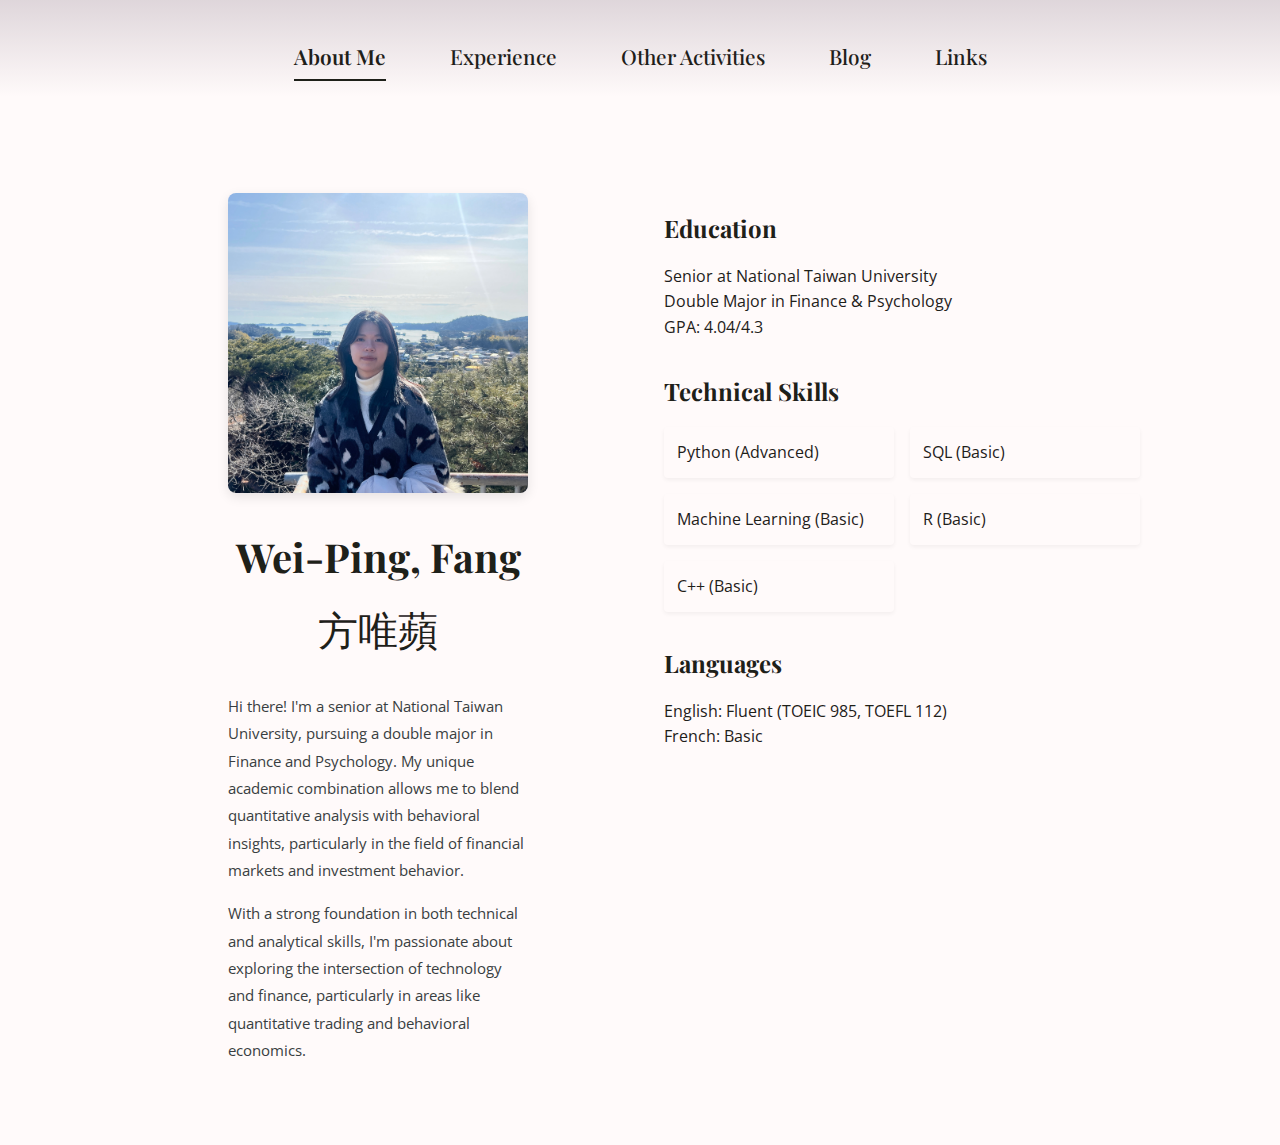
==== index.html @ f75481da "Initial commit - Portfolio website" ====
<!DOCTYPE html>
<html lang="en">
<head>
    <meta charset="UTF-8">
    <meta name="viewport" content="width=device-width, initial-scale=1.0">
    <title>My Portfolio</title>
    
    <!-- Google Fonts -->
    <link href="https://fonts.googleapis.com/css2?family=Playfair+Display:wght@400;500;600;700&family=Open+Sans:wght@300;400;500;600&display=swap" rel="stylesheet">
    
    <!-- Main Stylesheet -->
    <link rel="stylesheet" href="styles/main.css">
</head>
<body>
    <header class="site-header">
        <nav class="main-nav">
            <ul>
                <li><a href="index.html" class="active">About Me</a></li>
                <li><a href="experience.html">Experience</a></li>
                <li><a href="activities.html">Other Activities</a></li>
                <li><a href="blog.html">Blog</a></li>
                <li><a href="links.html">Links</a></li>
            </ul>
        </nav>
    </header>

    <main class="page-transition">
        <!-- About Section -->
        <section id="about" class="section">
            <div class="about-content">
                <!-- Profile Section -->
                <div class="profile-section">
                    <div class="profile-image-container">
                        <img src="images/about_me_img.jpg" alt="Wei-Ping Fang" class="profile-image">
                    </div>
                    <div class="name-container">
                        <h1>Wei-Ping, Fang</h1>
                        <p class="name-chinese">方唯蘋</p>
                    </div>
                    <div class="intro-text">
                        <p>Hi there! I'm a senior at National Taiwan University, pursuing a double major in Finance and Psychology. My unique academic combination allows me to blend quantitative analysis with behavioral insights, particularly in the field of financial markets and investment behavior.</p>
                        <p>With a strong foundation in both technical and analytical skills, I'm passionate about exploring the intersection of technology and finance, particularly in areas like quantitative trading and behavioral economics.</p>
                    </div>
                </div>

                <!-- Details Section -->
                <div class="details-section">
                    <div class="about-section">
                        <h2>Education</h2>
                        <p>Senior at National Taiwan University</p>
                        <p>Double Major in Finance & Psychology</p>
                        <p>GPA: 4.04/4.3</p>
                    </div>

                    <div class="about-section">
                        <h2>Technical Skills</h2>
                        <div class="skills-list">
                            <div class="skill-item">Python (Advanced)</div>
                            <div class="skill-item">SQL (Basic)</div>
                            <div class="skill-item">Machine Learning (Basic)</div>
                            <div class="skill-item">R (Basic)</div>
                            <div class="skill-item">C++ (Basic)</div>
                        </div>
                    </div>

                    <div class="about-section">
                        <h2>Languages</h2>
                        <p>English: Fluent (TOEIC 985, TOEFL 112)</p>
                        <p>French: Basic</p>
                    </div>
                </div>
            </div>
        </section>


    </main>
</body>
</html>
---- styles/main.css ----
/* Base Styles */
:root {
    --primary-color: #1e2019;
    --diff-secondary-color: #00356B; /* Lighter than primary color */
    --secondary-color: #393E41;
    --background-color: #fffafa;
    --accent-color: #948392;
    --card-background: #fffafa; /* New variable for card backgrounds */
}

* {
    margin: 0;
    padding: 0;
    box-sizing: border-box;
}

body {
    font-family: 'Open Sans', sans-serif;
    background-color: var(--background-color);
    color: var(--primary-color);
    line-height: 1.6;
    min-height: 100vh;
    display: flex;
    flex-direction: column;
}

/* Typography */
h1, h2, h3, h4, h5, h6 {
    font-family: 'Playfair Display', serif;
    color: var(--primary-color);
}

/* Updated Header Styles */
.site-header {
    background-color: var(--background-color);
    padding: 2.5rem 0 1.5rem;
    position: relative;
    margin-bottom: 2rem;
}

.site-header::before {
    content: '';
    position: absolute;
    top: 0;
    left: 0;
    right: 0;
    bottom: 0;
    background: linear-gradient(to bottom, 
        rgba(148, 131, 146, 0.3) 0%,
        rgba(148, 131, 146, 0) 100%);
    pointer-events: none;
}

/* Updated Navigation Styles */
.main-nav {
    position: relative;
    z-index: 1;
}

.main-nav ul {
    display: flex;
    justify-content: center;
    list-style: none;
    gap: 4rem;
}

.main-nav a {
    font-family: 'Playfair Display', serif;
    text-decoration: none;
    color: var(--primary-color);
    font-weight: 500;
    padding: 0.7rem 0;
    position: relative;
    transition: all 0.3s ease;
    font-size: 1.3rem;
}

/* Updated underline effect for navigation */
.main-nav a::after {
    content: '';
    position: absolute;
    bottom: 0;
    left: 0;
    width: 100%;
    height: 2px;
    background-color: var(--primary-color);
    transform: scaleX(0);
    transition: transform 0.3s ease;
}

.main-nav a:hover::after,
.main-nav a.active::after {
    transform: scaleX(1);
}

.main-nav a.active {
    font-weight: 600;
}

/* Sections */
.section {
    padding: 4rem 2rem;
    max-width: 1200px;
    margin: 0 auto;
    animation: fadeIn 0.8s ease-in;
}

/* Updated Timeline Styles */
.timeline-container {
    overflow-x: auto;
    padding: 4rem 2rem;
    margin: 2rem 0;
    position: relative;
}

.timeline {
    min-width: 1800px;
    position: relative;
    padding: 8rem 0;
}

.timeline::before {
    content: '';
    position: absolute;
    left: 0;
    right: 0;
    top: 50%;
    height: 2px;
    background-color: var(--accent-color);
    transform: translateY(-50%);
}

.timeline-item {
    position: absolute;
    width: calc(100% / 6);
    padding: 0 1rem;
}

.timeline-item:nth-child(odd) {
    top: -180px;
}

.timeline-item:nth-child(even) {
    bottom: -180px;
}

.timeline-item:nth-child(1) { left: 0; }
.timeline-item:nth-child(2) { left: calc(100% / 6); }
.timeline-item:nth-child(3) { left: calc(200% / 6); }
.timeline-item:nth-child(4) { left: calc(300% / 6); }
.timeline-item:nth-child(5) { left: calc(400% / 6); }
.timeline-item:nth-child(6) { left: calc(500% / 6); }

.timeline-node {
    width: 12px;
    height: 12px;
    background-color: var(--accent-color);
    border-radius: 50%;
    margin: 1rem auto;
    position: relative;
    z-index: 1;
}

.timeline-content {
    background-color: white;
    padding: 1.5rem;
    border-radius: 8px;
    box-shadow: 0 2px 8px rgba(0, 0, 0, 0.1);
    margin-bottom: 1rem;
    max-width: 280px;
    min-height: 160px;
}

.timeline-content h3 {
    font-size: 1.1rem;
    margin-bottom: 0.5rem;
    color: var(--primary-color);
}

.timeline-content .timeline-date {
    color: var(--accent-color);
    font-size: 0.9rem;
    margin-bottom: 0.5rem;
}

/* Blog Cards */
.blog-grid {
    display: grid;
    grid-template-columns: repeat(auto-fit, minmax(300px, 1fr));
    gap: 2rem;
    padding: 2rem 0;
}

.blog-card {
    background-color: var(--card-background);
    border-radius: 8px;
    overflow: hidden;
    transition: transform 0.3s ease, box-shadow 0.3s ease;
}

.blog-card:hover {
    transform: translateY(-5px);
    box-shadow: 0 8px 20px rgba(114, 134, 160, 0.2);
}

.blog-image img {
    width: 100%;
    height: 200px;
    object-fit: cover;
}

.blog-content {
    padding: 1.5rem;
}

/* Custom Button Styles */
.custom-button {
    font-family: 'Playfair Display', serif;
    display: inline-block;
    padding: 1rem 2rem;
    margin: 1rem 0;
    text-decoration: underline;
    color: var(--primary-color);
    font-size: 1.1rem;
    transition: all 0.3s ease;
}

.custom-button:hover,
.custom-button:active {
    text-decoration: none;
    box-shadow: 0 4px 15px rgba(114, 134, 160, 0.2);
    transform: translateY(2px);
}

/* Page Transition Animation */
.page-transition {
    animation: fadeIn 0.5s ease-in;
}

/* Animations */
@keyframes fadeIn {
    from {
        opacity: 0;
        transform: translateY(20px);
    }
    to {
        opacity: 1;
        transform: translateY(0);
    }
}

/* Updated Media Queries */
@media (max-width: 768px) {
    .site-header {
        padding: 1rem 0;
    }

    .main-nav ul {
        flex-direction: column;
        align-items: center;
        gap: 1rem;
    }

    .timeline {
        min-width: 1200px;
        padding: 6rem 0;
    }
    
    .timeline-item {
        width: calc(100% / 3);
    }
    
    .timeline-item:nth-child(4) { 
        top: calc(100% + 20px); 
        left: 0; 
    }
    .timeline-item:nth-child(5) { 
        top: calc(100% + 20px); 
        left: calc(100% / 3); 
    }
    .timeline-item:nth-child(6) { 
        top: calc(100% + 20px); 
        left: calc(200% / 3); 
    }

    .blog-grid {
        grid-template-columns: 1fr;
    }
}

/* Update About section styles */
.about-content {
    max-width: 1000px;
    margin: 0 auto;
    display: grid;
    grid-template-columns: 1fr 1fr;
    gap: 3rem;
    align-items: start;
}

.profile-section {
    text-align: center;
    max-width: 300px;
    margin: 0 auto;
}

.profile-image-container {
    margin-bottom: 1.5rem;
}

.profile-image {
    width: 100%;
    max-width: 300px;
    height: 300px;
    border-radius: 8px;
    box-shadow: 0 4px 12px rgba(0, 0, 0, 0.1);
    object-fit: cover;
}

.name-container {
    margin-bottom: 2rem;
}

.name-container h1 {
    font-size: 2.5rem;
    margin-bottom: 0.5rem;
    color: var(--primary-color);
}

.name-container .name-chinese {
    font-size: 2.5rem;
    color: var(--primary-color);
    font-family: 'Playfair Display', serif;
}

.intro-text {
    text-align: left;
    padding: 0;
    width: 100%;
}

.intro-text p {
    margin-bottom: 1rem;
    line-height: 1.8;
    color: var(--secondary-color);
    font-size: 0.95rem;
}

.details-section {
    padding-top: 1rem;
}

.about-section {
    margin-bottom: 2rem;
}

.about-section h2 {
    color: var(--primary-color);
    margin-bottom: 1rem;
    font-size: 1.5rem;
}

.skills-list {
    display: grid;
    grid-template-columns: repeat(auto-fit, minmax(150px, 1fr));
    gap: 1rem;
}

.skill-item {
    background-color: var(--card-background);
    padding: 0.8rem;
    border-radius: 4px;
    box-shadow: 0 2px 4px rgba(0, 0, 0, 0.05);
}

/* Responsive adjustments */
@media (max-width: 768px) {
    .about-content {
        grid-template-columns: 1fr;
        gap: 2rem;
    }

    .profile-section {
        max-width: 250px;
    }

    .profile-image {
        max-width: 250px;
        height: 250px;
    }

    .intro-text {
        padding: 0;
    }
}

/* Social Links Styles */
.social-links {
    display: grid;
    grid-template-columns: repeat(auto-fit, minmax(250px, 1fr));
    gap: 2rem;
    margin: 2rem auto;
    max-width: 800px;
}

.social-link {
    text-decoration: none;
    color: inherit;
    transition: transform 0.3s ease;
}

.social-link:hover {
    transform: translateY(-5px);
}

.social-card {
    background-color: var(--card-background);
    padding: 2rem;
    border-radius: 8px;
    box-shadow: 0 2px 8px rgba(0, 0, 0, 0.1);
    text-align: center;
    transition: box-shadow 0.3s ease;
}

.social-card:hover {
    box-shadow: 0 4px 15px rgba(114, 134, 160, 0.2);
}

.social-card h3 {
    color: var(--primary-color);
    margin-bottom: 0.5rem;
    font-size: 1.5rem;
}

.social-card p {
    color: var(--secondary-color);
    font-size: 0.9rem;
}

/* Footer Styles */
.site-footer {
    text-align: center;
    padding: 2rem;
    margin-top: auto;
    background-color: var(--background-color);
    border-top: 1px solid rgba(0, 0, 0, 0.1);
}

.site-footer p {
    color: var(--secondary-color);
    font-size: 0.9rem;
}

.site-footer a {
    color: var(--secondary-color);
    text-decoration: none;
    border-bottom: 1px solid var(--secondary-color);
    transition: all 0.3s ease;
}

.site-footer a:hover {
    color: var(--accent-color);
    border-color: var(--accent-color);
}

main {
    flex: 1;
}

/* Experience Page Styles */
.experience-content {
    max-width: 900px;
    margin: 0 auto;
    padding: 0 1rem;
}

.experience-category {
    margin-bottom: 4rem;
}

.experience-category h2 {
    color: var(--primary-color);
    font-size: 2rem;
    margin-bottom: 1rem;
    text-align: left;
}

.category-line {
    height: 2px;
    background-color: var(--secondary-color);
    margin-bottom: 2rem;
    width: 100%;
}

.experience-grid {
    display: grid;
    grid-template-columns: repeat(auto-fit, minmax(300px, 1fr));
    gap: 2rem;
}

.experience-card {
    background-color: var(--card-background);
    padding: 2rem;
    border-radius: 8px;
    box-shadow: 0 2px 8px rgba(0, 0, 0, 0.1);
    transition: transform 0.3s ease, box-shadow 0.3s ease;
}

.experience-card:hover {
    transform: translateY(-5px);
    box-shadow: 0 4px 15px rgba(114, 134, 160, 0.2);
}

.experience-card h3 {
    color: var(--secondary-color);
    font-size: 1.3rem;
    margin-bottom: 0.5rem;
}

.experience-card .company {
    color: var(--secondary-color);
    font-weight: 600;
    margin-bottom: 0.5rem;
}

.experience-card .date {
    color: var(--accent-color);
    font-size: 0.9rem;
    margin-bottom: 1rem;
}

.experience-card .description {
    color: var(--secondary-color);
    line-height: 1.6;
}

.cv-section {
    text-align: center;
    margin-top: 3rem;
    padding-top: 2rem;
    border-top: 1px solid rgba(0, 0, 0, 0.1);
}

/* Responsive adjustments */
@media (max-width: 768px) {
    .experience-grid {
        grid-template-columns: 1fr;
    }

    .experience-category h2 {
        font-size: 1.8rem;
    }

    .experience-card {
        padding: 1.5rem;
    }
}
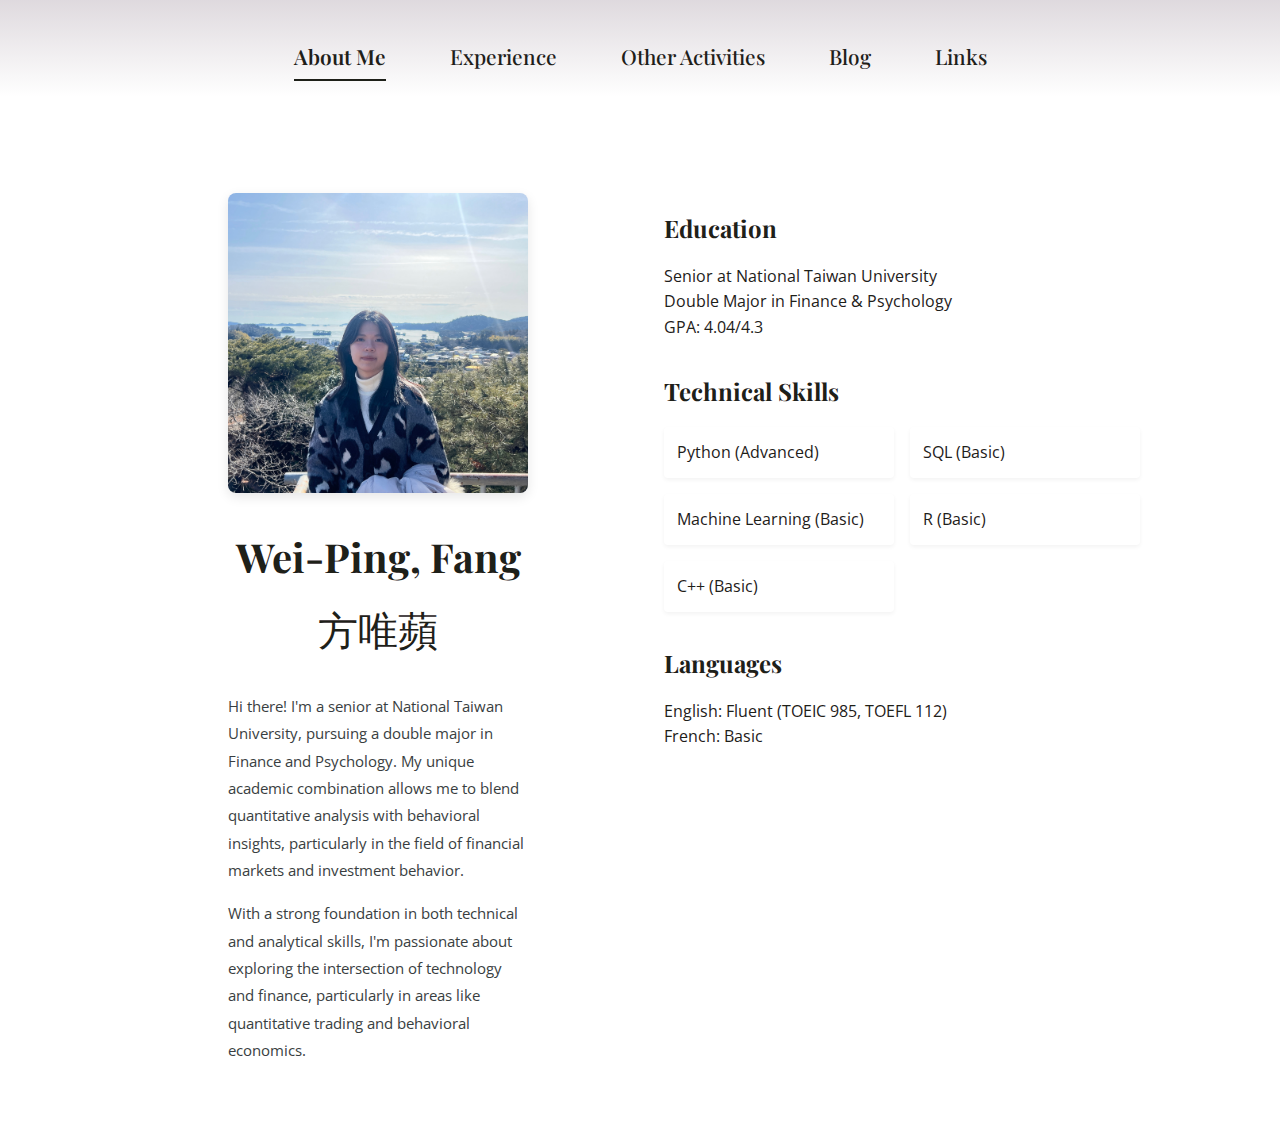
==== commit 93a572e0: "Update LinkedIn link and fix mobile navigation" ====
--- a/index.html
+++ b/index.html
@@ -14,7 +14,10 @@
 <body>
     <header class="site-header">
         <nav class="main-nav">
-            <ul>
+            <button class="menu-toggle" aria-label="Toggle menu">
+                <span class="hamburger"></span>
+            </button>
+            <ul class="nav-list">
                 <li><a href="index.html" class="active">About Me</a></li>
                 <li><a href="experience.html">Experience</a></li>
                 <li><a href="activities.html">Other Activities</a></li>
--- a/styles/main.css
+++ b/styles/main.css
@@ -3,9 +3,9 @@
     --primary-color: #1e2019;
     --diff-secondary-color: #00356B; /* Lighter than primary color */
     --secondary-color: #393E41;
-    --background-color: #fffafa;
+    --background-color: #ffffff;
     --accent-color: #948392;
-    --card-background: #fffafa; /* New variable for card backgrounds */
+    --card-background: #ffffff; /* New variable for card backgrounds */
 }
 
 * {
@@ -251,14 +251,57 @@
 
 /* Updated Media Queries */
 @media (max-width: 768px) {
+    /* Header & Navigation */
     .site-header {
-        padding: 1rem 0;
+        padding: 1rem;
     }
 
     .main-nav ul {
-        flex-direction: column;
-        align-items: center;
-        gap: 1rem;
+        gap: 2rem;  /* Reduced gap for mobile */
+    }
+
+    .main-nav a {
+        font-size: 1.1rem;  /* Smaller font size for mobile */
+    }
+
+    /* About section */
+    .section {
+        padding: 2rem 1rem;  /* Reduced padding */
+    }
+
+    .profile-image {
+        max-width: 200px;  /* Smaller image for mobile */
+        height: 200px;
+    }
+
+    .name-container h1,
+    .name-container .name-chinese {
+        font-size: 2rem;  /* Smaller font size for names */
+    }
+
+    /* Experience cards */
+    .experience-grid {
+        grid-template-columns: 1fr;  /* Single column */
+        gap: 1.5rem;
+    }
+
+    .experience-card {
+        padding: 1.5rem;
+    }
+
+    .experience-category h2 {
+        font-size: 1.6rem;
+    }
+
+    /* Social links */
+    .social-links {
+        grid-template-columns: 1fr;  /* Single column */
+        gap: 1.5rem;
+        padding: 0 1rem;
+    }
+
+    .social-card {
+        padding: 1.5rem;
     }
 
     .timeline {
@@ -285,6 +328,35 @@
 
     .blog-grid {
         grid-template-columns: 1fr;
+    }
+}
+
+/* Add specific styles for very small screens */
+@media (max-width: 480px) {
+    .main-nav ul {
+        gap: 1.5rem;
+    }
+
+    .main-nav a {
+        font-size: 1rem;
+    }
+
+    .profile-image {
+        max-width: 180px;
+        height: 180px;
+    }
+
+    .name-container h1,
+    .name-container .name-chinese {
+        font-size: 1.8rem;
+    }
+
+    .experience-card h3 {
+        font-size: 1.2rem;
+    }
+
+    .experience-card .description {
+        font-size: 0.9rem;
     }
 }
 
@@ -554,4 +626,89 @@
     .experience-card {
         padding: 1.5rem;
     }
+}
+
+/* Hamburger Menu Styles */
+.menu-toggle {
+    display: none;
+    background: none;
+    border: none;
+    cursor: pointer;
+    padding: 0.5rem;
+    position: fixed;
+    top: 1rem;
+    left: 1rem;
+    z-index: 1000;
+}
+
+.hamburger {
+    display: block;
+    width: 24px;
+    height: 2px;
+    background-color: var(--primary-color);
+    position: relative;
+    transition: background-color 0.3s;
+}
+
+.hamburger::before,
+.hamburger::after {
+    content: '';
+    position: absolute;
+    width: 24px;
+    height: 2px;
+    background-color: var(--primary-color);
+    transition: transform 0.3s;
+}
+
+.hamburger::before {
+    top: -6px;
+}
+
+.hamburger::after {
+    bottom: -6px;
+}
+
+/* Mobile Menu Styles */
+@media (max-width: 768px) {
+    .menu-toggle {
+        display: block;
+    }
+
+    .nav-list {
+        position: fixed;
+        top: 0;
+        left: -100%;
+        width: 250px;
+        height: 100vh;
+        background-color: var(--background-color);
+        flex-direction: column;
+        padding: 5rem 2rem 2rem;
+        transition: left 0.3s ease;
+        box-shadow: 2px 0 10px rgba(0, 0, 0, 0.1);
+        z-index: 999;
+    }
+
+    .nav-list.active {
+        left: 0;
+    }
+
+    .menu-toggle.active .hamburger {
+        background-color: transparent;
+    }
+
+    .menu-toggle.active .hamburger::before {
+        transform: translateY(6px) rotate(45deg);
+    }
+
+    .menu-toggle.active .hamburger::after {
+        transform: translateY(-6px) rotate(-45deg);
+    }
+
+    .main-nav ul {
+        gap: 2rem;
+    }
+
+    .site-header {
+        padding: 1rem;
+    }
 } 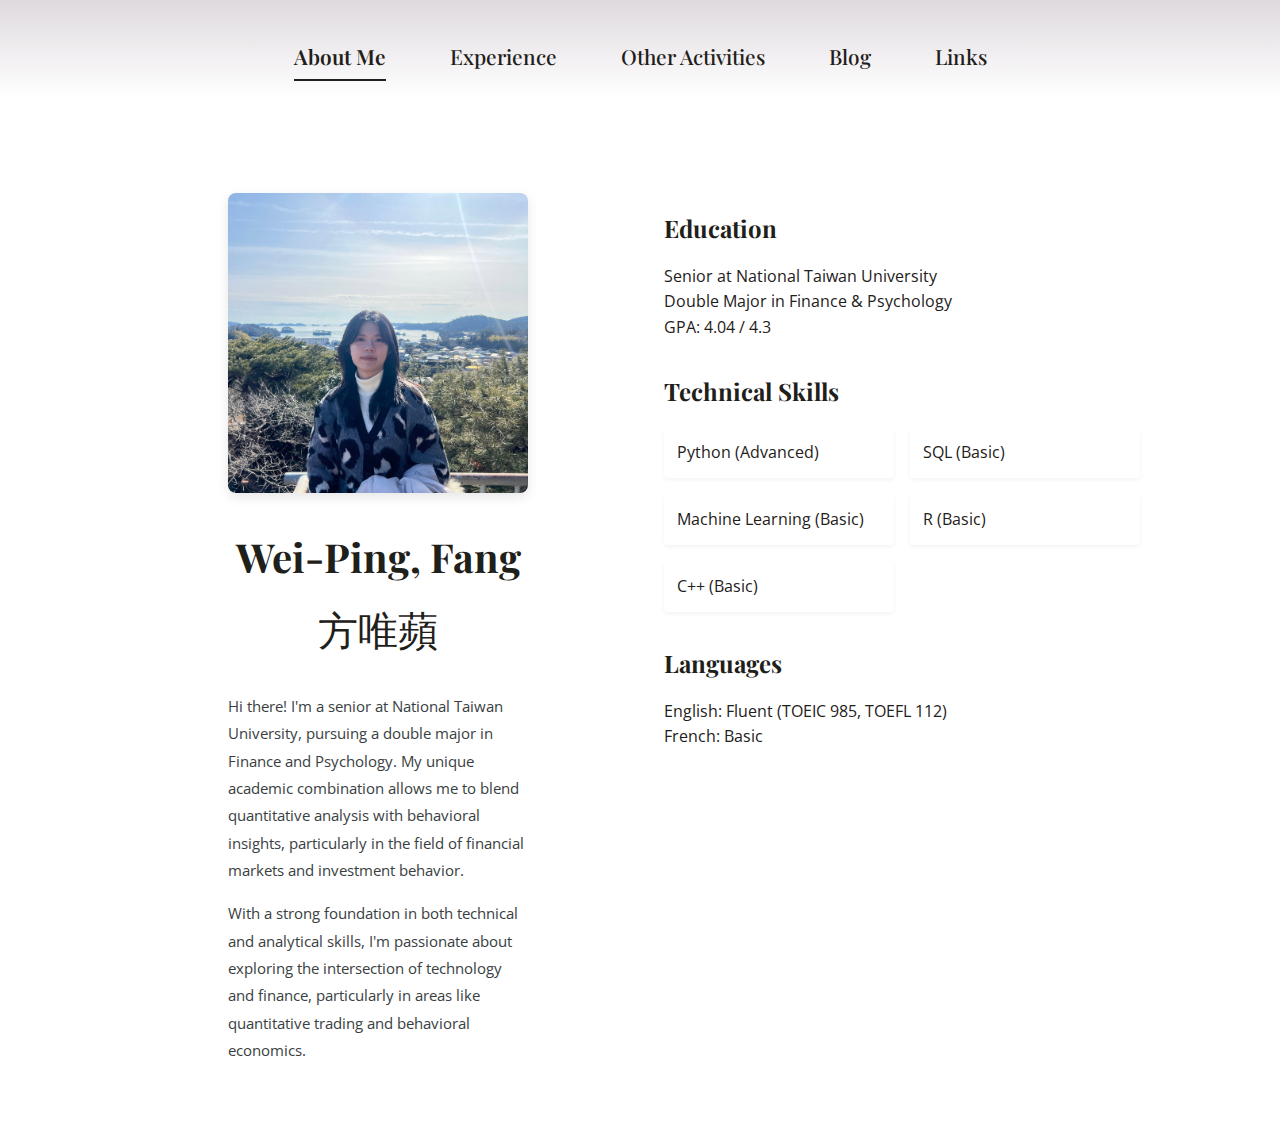
==== commit 7421e0cd: "Update mobile navigation to vertical layout and remove hamburger menu" ====
--- a/index.html
+++ b/index.html
@@ -14,10 +14,7 @@
 <body>
     <header class="site-header">
         <nav class="main-nav">
-            <button class="menu-toggle" aria-label="Toggle menu">
-                <span class="hamburger"></span>
-            </button>
-            <ul class="nav-list">
+            <ul>
                 <li><a href="index.html" class="active">About Me</a></li>
                 <li><a href="experience.html">Experience</a></li>
                 <li><a href="activities.html">Other Activities</a></li>
@@ -52,7 +49,7 @@
                         <h2>Education</h2>
                         <p>Senior at National Taiwan University</p>
                         <p>Double Major in Finance & Psychology</p>
-                        <p>GPA: 4.04/4.3</p>
+                        <p>GPA: 4.04 / 4.3</p>
                     </div>
 
                     <div class="about-section">
--- a/styles/main.css
+++ b/styles/main.css
@@ -628,87 +628,38 @@
     }
 }
 
-/* Hamburger Menu Styles */
-.menu-toggle {
+/* Remove hamburger menu styles */
+.menu-toggle,
+.hamburger {
     display: none;
-    background: none;
-    border: none;
-    cursor: pointer;
-    padding: 0.5rem;
-    position: fixed;
-    top: 1rem;
-    left: 1rem;
-    z-index: 1000;
-}
-
-.hamburger {
-    display: block;
-    width: 24px;
-    height: 2px;
-    background-color: var(--primary-color);
-    position: relative;
-    transition: background-color 0.3s;
-}
-
-.hamburger::before,
-.hamburger::after {
-    content: '';
-    position: absolute;
-    width: 24px;
-    height: 2px;
-    background-color: var(--primary-color);
-    transition: transform 0.3s;
-}
-
-.hamburger::before {
-    top: -6px;
-}
-
-.hamburger::after {
-    bottom: -6px;
-}
-
-/* Mobile Menu Styles */
+}
+
+/* Update mobile navigation styles */
 @media (max-width: 768px) {
-    .menu-toggle {
-        display: block;
-    }
-
-    .nav-list {
-        position: fixed;
-        top: 0;
-        left: -100%;
-        width: 250px;
-        height: 100vh;
-        background-color: var(--background-color);
-        flex-direction: column;
-        padding: 5rem 2rem 2rem;
-        transition: left 0.3s ease;
-        box-shadow: 2px 0 10px rgba(0, 0, 0, 0.1);
-        z-index: 999;
-    }
-
-    .nav-list.active {
-        left: 0;
-    }
-
-    .menu-toggle.active .hamburger {
-        background-color: transparent;
-    }
-
-    .menu-toggle.active .hamburger::before {
-        transform: translateY(6px) rotate(45deg);
-    }
-
-    .menu-toggle.active .hamburger::after {
-        transform: translateY(-6px) rotate(-45deg);
-    }
-
     .main-nav ul {
-        gap: 2rem;
+        display: flex;
+        flex-direction: column;  /* 改為直排 */
+        align-items: center;     /* 置中對齊 */
+        gap: 0.8rem;            /* 減少間距 */
+        padding: 1rem 0;
+    }
+
+    .main-nav a {
+        font-size: 0.95rem;     /* 稍微縮小字體 */
+        padding: 0.4rem 0;
     }
 
     .site-header {
-        padding: 1rem;
+        padding: 0.5rem 0;
+    }
+}
+
+@media (max-width: 480px) {
+    .main-nav ul {
+        gap: 0.6rem;           /* 更小的間距 */
+    }
+
+    .main-nav a {
+        font-size: 0.9rem;     /* 更小的字體 */
     }
 } 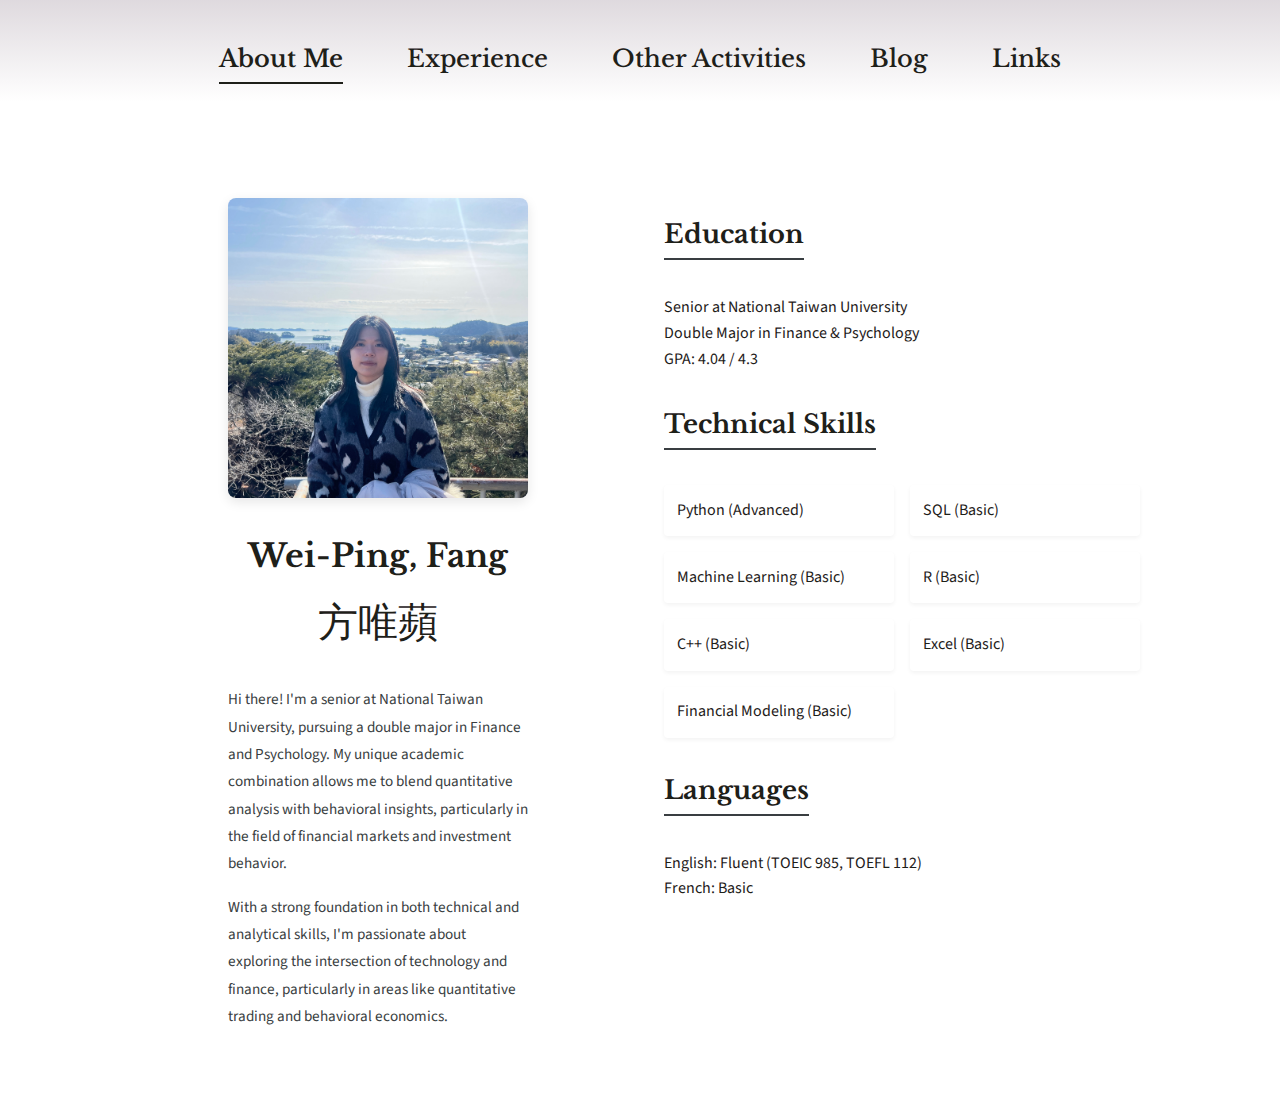
==== commit fef944b1: "Update mobile styles and add new technical skills" ====
--- a/index.html
+++ b/index.html
@@ -6,7 +6,7 @@
     <title>My Portfolio</title>
     
     <!-- Google Fonts -->
-    <link href="https://fonts.googleapis.com/css2?family=Playfair+Display:wght@400;500;600;700&family=Open+Sans:wght@300;400;500;600&display=swap" rel="stylesheet">
+    <link href="https://fonts.googleapis.com/css2?family=Libre+Baskerville:wght@400;700&family=Source+Sans+Pro:wght@300;400;600&display=swap" rel="stylesheet">
     
     <!-- Main Stylesheet -->
     <link rel="stylesheet" href="styles/main.css">
@@ -60,6 +60,8 @@
                             <div class="skill-item">Machine Learning (Basic)</div>
                             <div class="skill-item">R (Basic)</div>
                             <div class="skill-item">C++ (Basic)</div>
+                            <div class="skill-item">Excel (Basic)</div>
+                            <div class="skill-item">Financial Modeling (Basic)</div>
                         </div>
                     </div>
 
--- a/styles/main.css
+++ b/styles/main.css
@@ -15,7 +15,7 @@
 }
 
 body {
-    font-family: 'Open Sans', sans-serif;
+    font-family: 'Source Sans Pro', sans-serif;
     background-color: var(--background-color);
     color: var(--primary-color);
     line-height: 1.6;
@@ -26,7 +26,7 @@
 
 /* Typography */
 h1, h2, h3, h4, h5, h6 {
-    font-family: 'Playfair Display', serif;
+    font-family: 'Libre Baskerville', serif;
     color: var(--primary-color);
 }
 
@@ -65,14 +65,14 @@
 }
 
 .main-nav a {
-    font-family: 'Playfair Display', serif;
+    font-family: 'Libre Baskerville', serif;
     text-decoration: none;
     color: var(--primary-color);
     font-weight: 500;
     padding: 0.7rem 0;
     position: relative;
     transition: all 0.3s ease;
-    font-size: 1.3rem;
+    font-size: 1.5rem;  /* 統一導航欄字體大小 */
 }
 
 /* Updated underline effect for navigation */
@@ -215,7 +215,7 @@
 
 /* Custom Button Styles */
 .custom-button {
-    font-family: 'Playfair Display', serif;
+    font-family: 'Libre Baskerville', serif;
     display: inline-block;
     padding: 1rem 2rem;
     margin: 1rem 0;
@@ -253,20 +253,25 @@
 @media (max-width: 768px) {
     /* Header & Navigation */
     .site-header {
-        padding: 1rem;
+        padding: 1rem 0;
     }
 
     .main-nav ul {
-        gap: 2rem;  /* Reduced gap for mobile */
+        display: flex;
+        flex-direction: column;
+        align-items: center;
+        gap: 0.8rem;
+        padding: 0.5rem 0;
     }
 
     .main-nav a {
-        font-size: 1.1rem;  /* Smaller font size for mobile */
+        font-size: 1rem;
+        padding: 0.4rem 0;
     }
 
     /* About section */
     .section {
-        padding: 2rem 1rem;  /* Reduced padding */
+        padding: 2rem 1rem;
     }
 
     .profile-image {
@@ -276,13 +281,12 @@
 
     .name-container h1,
     .name-container .name-chinese {
-        font-size: 2rem;  /* Smaller font size for names */
+        font-size: 1.8rem;  /* Smaller font size for names */
     }
 
     /* Experience cards */
     .experience-grid {
-        grid-template-columns: 1fr;  /* Single column */
-        gap: 1.5rem;
+        grid-template-columns: 1fr;
     }
 
     .experience-card {
@@ -295,9 +299,8 @@
 
     /* Social links */
     .social-links {
-        grid-template-columns: 1fr;  /* Single column */
+        grid-template-columns: 1fr;
         gap: 1.5rem;
-        padding: 0 1rem;
     }
 
     .social-card {
@@ -329,16 +332,25 @@
     .blog-grid {
         grid-template-columns: 1fr;
     }
-}
-
-/* Add specific styles for very small screens */
+
+    .section h2 {
+        font-size: 1.8rem;
+    }
+
+    .about-section h2,
+    .experience-category h2 {
+        font-size: 1.4rem;
+    }
+}
+
+/* Small Mobile Adjustments */
 @media (max-width: 480px) {
     .main-nav ul {
-        gap: 1.5rem;
+        gap: 0.6rem;
     }
 
     .main-nav a {
-        font-size: 1rem;
+        font-size: 0.9rem;
     }
 
     .profile-image {
@@ -348,7 +360,7 @@
 
     .name-container h1,
     .name-container .name-chinese {
-        font-size: 1.8rem;
+        font-size: 1.6rem;
     }
 
     .experience-card h3 {
@@ -357,6 +369,20 @@
 
     .experience-card .description {
         font-size: 0.9rem;
+    }
+
+    .section h2 {
+        font-size: 1.6rem;
+    }
+
+    .about-section h2,
+    .experience-category h2 {
+        font-size: 1.3rem;
+    }
+
+    .experience-card h3,
+    .social-card h3 {
+        font-size: 1.2rem;
     }
 }
 
@@ -393,8 +419,9 @@
     margin-bottom: 2rem;
 }
 
-.name-container h1 {
-    font-size: 2.5rem;
+.name-container h1,
+.name-container .name-chinese {
+    font-size: 2rem;
     margin-bottom: 0.5rem;
     color: var(--primary-color);
 }
@@ -402,7 +429,7 @@
 .name-container .name-chinese {
     font-size: 2.5rem;
     color: var(--primary-color);
-    font-family: 'Playfair Display', serif;
+    font-family: 'Libre Baskerville', serif;
 }
 
 .intro-text {
@@ -427,9 +454,27 @@
 }
 
 .about-section h2 {
-    color: var(--primary-color);
+    font-size: 1.6rem;
     margin-bottom: 1rem;
-    font-size: 1.5rem;
+    color: var(--primary-color);
+    display: inline-block;
+    position: relative;
+}
+
+.about-section h2::after {
+    content: '';
+    position: absolute;
+    left: 0;
+    bottom: -5px;          /* 調整與文字的距離 */
+    width: 100%;
+    height: 2px;
+    background-color: var(--secondary-color);
+}
+
+/* 調整標題下方內容的間距 */
+.about-section h2 + p,
+.about-section h2 + div {
+    margin-top: 1.5rem;    /* 增加標題和內容之間的間距 */
 }
 
 .skills-list {
@@ -551,9 +596,9 @@
 }
 
 .experience-category h2 {
-    color: var(--primary-color);
-    font-size: 2rem;
+    font-size: 1.6rem;
     margin-bottom: 1rem;
+    color: var(--diff-secondary-color);
     text-align: left;
 }
 
@@ -620,7 +665,7 @@
     }
 
     .experience-category h2 {
-        font-size: 1.8rem;
+        font-size: 1.4rem;
     }
 
     .experience-card {
@@ -634,32 +679,35 @@
     display: none;
 }
 
-/* Update mobile navigation styles */
-@media (max-width: 768px) {
-    .main-nav ul {
-        display: flex;
-        flex-direction: column;  /* 改為直排 */
-        align-items: center;     /* 置中對齊 */
-        gap: 0.8rem;            /* 減少間距 */
-        padding: 1rem 0;
-    }
-
-    .main-nav a {
-        font-size: 0.95rem;     /* 稍微縮小字體 */
-        padding: 0.4rem 0;
-    }
-
-    .site-header {
-        padding: 0.5rem 0;
-    }
-}
-
-@media (max-width: 480px) {
-    .main-nav ul {
-        gap: 0.6rem;           /* 更小的間距 */
-    }
-
-    .main-nav a {
-        font-size: 0.9rem;     /* 更小的字體 */
-    }
+/* Section titles */
+.section h2 {
+    font-size: 2rem;
+    margin-bottom: 1.5rem;
+    color: var(--primary-color);
+}
+
+/* 統一所有次標題大小 */
+.about-section h2,
+.experience-category h2 {
+    font-size: 1.6rem;
+    margin-bottom: 1rem;
+    color: var(--primary-color);
+}
+
+.experience-category h2 {
+    color: var(--diff-secondary-color);  /* 只改變顏色 */
+}
+
+.experience-card h3,
+.social-card h3 {
+    font-size: 1.3rem;
+    margin-bottom: 0.5rem;
+}
+
+.intro-text p,
+.experience-card .description,
+.social-card p {
+    font-size: 0.95rem;
+    line-height: 1.8;
+    color: var(--secondary-color);
 } 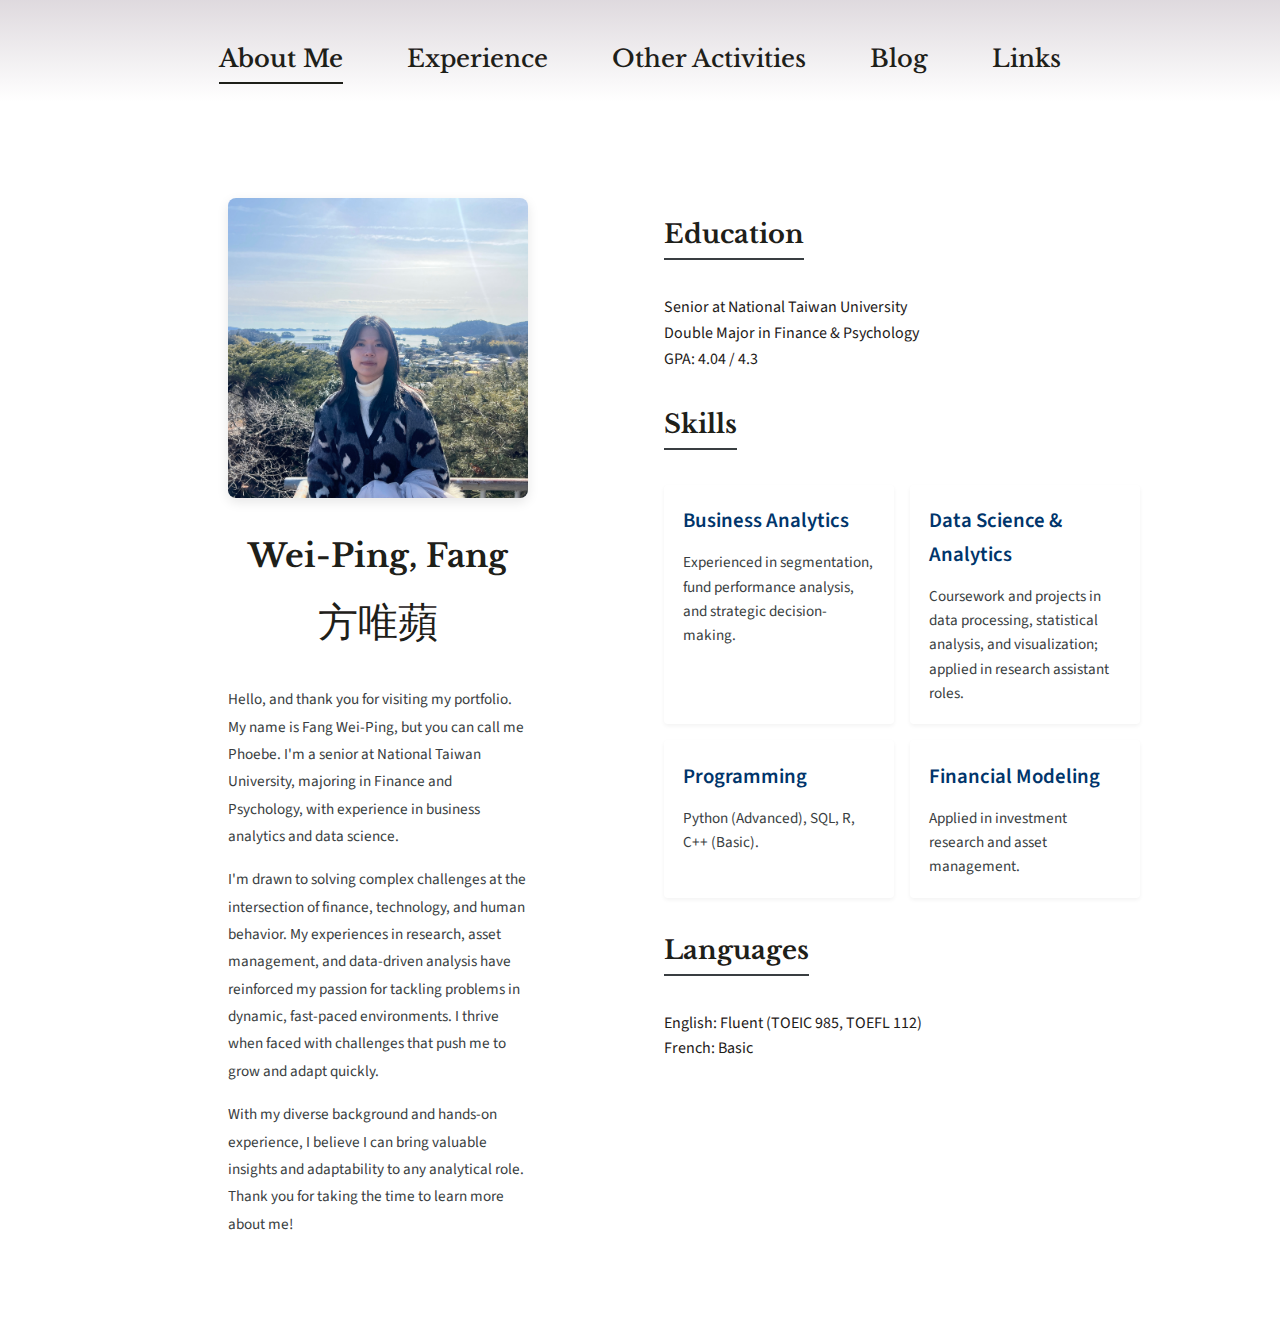
==== commit 016dfed1: "Update skills section styling and content" ====
--- a/index.html
+++ b/index.html
@@ -3,7 +3,7 @@
 <head>
     <meta charset="UTF-8">
     <meta name="viewport" content="width=device-width, initial-scale=1.0">
-    <title>My Portfolio</title>
+    <title>Wei-Ping Fang | Portfolio</title>
     
     <!-- Google Fonts -->
     <link href="https://fonts.googleapis.com/css2?family=Libre+Baskerville:wght@400;700&family=Source+Sans+Pro:wght@300;400;600&display=swap" rel="stylesheet">
@@ -38,8 +38,9 @@
                         <p class="name-chinese">方唯蘋</p>
                     </div>
                     <div class="intro-text">
-                        <p>Hi there! I'm a senior at National Taiwan University, pursuing a double major in Finance and Psychology. My unique academic combination allows me to blend quantitative analysis with behavioral insights, particularly in the field of financial markets and investment behavior.</p>
-                        <p>With a strong foundation in both technical and analytical skills, I'm passionate about exploring the intersection of technology and finance, particularly in areas like quantitative trading and behavioral economics.</p>
+                        <p>Hello, and thank you for visiting my portfolio. My name is Fang Wei-Ping, but you can call me Phoebe. I'm a senior at National Taiwan University, majoring in Finance and Psychology, with experience in business analytics and data science.</p>
+                        <p>I'm drawn to solving complex challenges at the intersection of finance, technology, and human behavior. My experiences in research, asset management, and data-driven analysis have reinforced my passion for tackling problems in dynamic, fast-paced environments. I thrive when faced with challenges that push me to grow and adapt quickly.</p>
+                        <p>With my diverse background and hands-on experience, I believe I can bring valuable insights and adaptability to any analytical role. Thank you for taking the time to learn more about me!</p>
                     </div>
                 </div>
 
@@ -53,15 +54,24 @@
                     </div>
 
                     <div class="about-section">
-                        <h2>Technical Skills</h2>
+                        <h2>Skills</h2>
                         <div class="skills-list">
-                            <div class="skill-item">Python (Advanced)</div>
-                            <div class="skill-item">SQL (Basic)</div>
-                            <div class="skill-item">Machine Learning (Basic)</div>
-                            <div class="skill-item">R (Basic)</div>
-                            <div class="skill-item">C++ (Basic)</div>
-                            <div class="skill-item">Excel (Basic)</div>
-                            <div class="skill-item">Financial Modeling (Basic)</div>
+                            <div class="skill-item">
+                                <h3>Business Analytics</h3>
+                                <p>Experienced in segmentation, fund performance analysis, and strategic decision-making.</p>
+                            </div>
+                            <div class="skill-item">
+                                <h3>Data Science & Analytics</h3>
+                                <p>Coursework and projects in data processing, statistical analysis, and visualization; applied in research assistant roles.</p>
+                            </div>
+                            <div class="skill-item">
+                                <h3>Programming</h3>
+                                <p>Python (Advanced), SQL, R, C++ (Basic).</p>
+                            </div>
+                            <div class="skill-item">
+                                <h3>Financial Modeling</h3>
+                                <p>Applied in investment research and asset management.</p>
+                            </div>
                         </div>
                     </div>
 
@@ -73,8 +83,6 @@
                 </div>
             </div>
         </section>
-
-
     </main>
 </body>
-</html> +</html>
--- a/styles/main.css
+++ b/styles/main.css
@@ -485,9 +485,24 @@
 
 .skill-item {
     background-color: var(--card-background);
-    padding: 0.8rem;
+    padding: 1.2rem;
     border-radius: 4px;
     box-shadow: 0 2px 4px rgba(0, 0, 0, 0.05);
+}
+
+.skill-item h3 {
+    font-family: 'Source Sans Pro', sans-serif;
+    color: var(--diff-secondary-color);
+    font-size: 1.3rem;
+    font-weight: 600;
+    margin-bottom: 0.8rem;
+    text-transform: none;
+}
+
+.skill-item p {
+    color: var(--secondary-color);
+    font-size: 0.95rem;
+    line-height: 1.6;
 }
 
 /* Responsive adjustments */
@@ -508,6 +523,14 @@
 
     .intro-text {
         padding: 0;
+    }
+
+    .skill-item h3 {
+        font-size: 1.2rem;
+    }
+    
+    .skill-item p {
+        font-size: 0.9rem;
     }
 }
 
